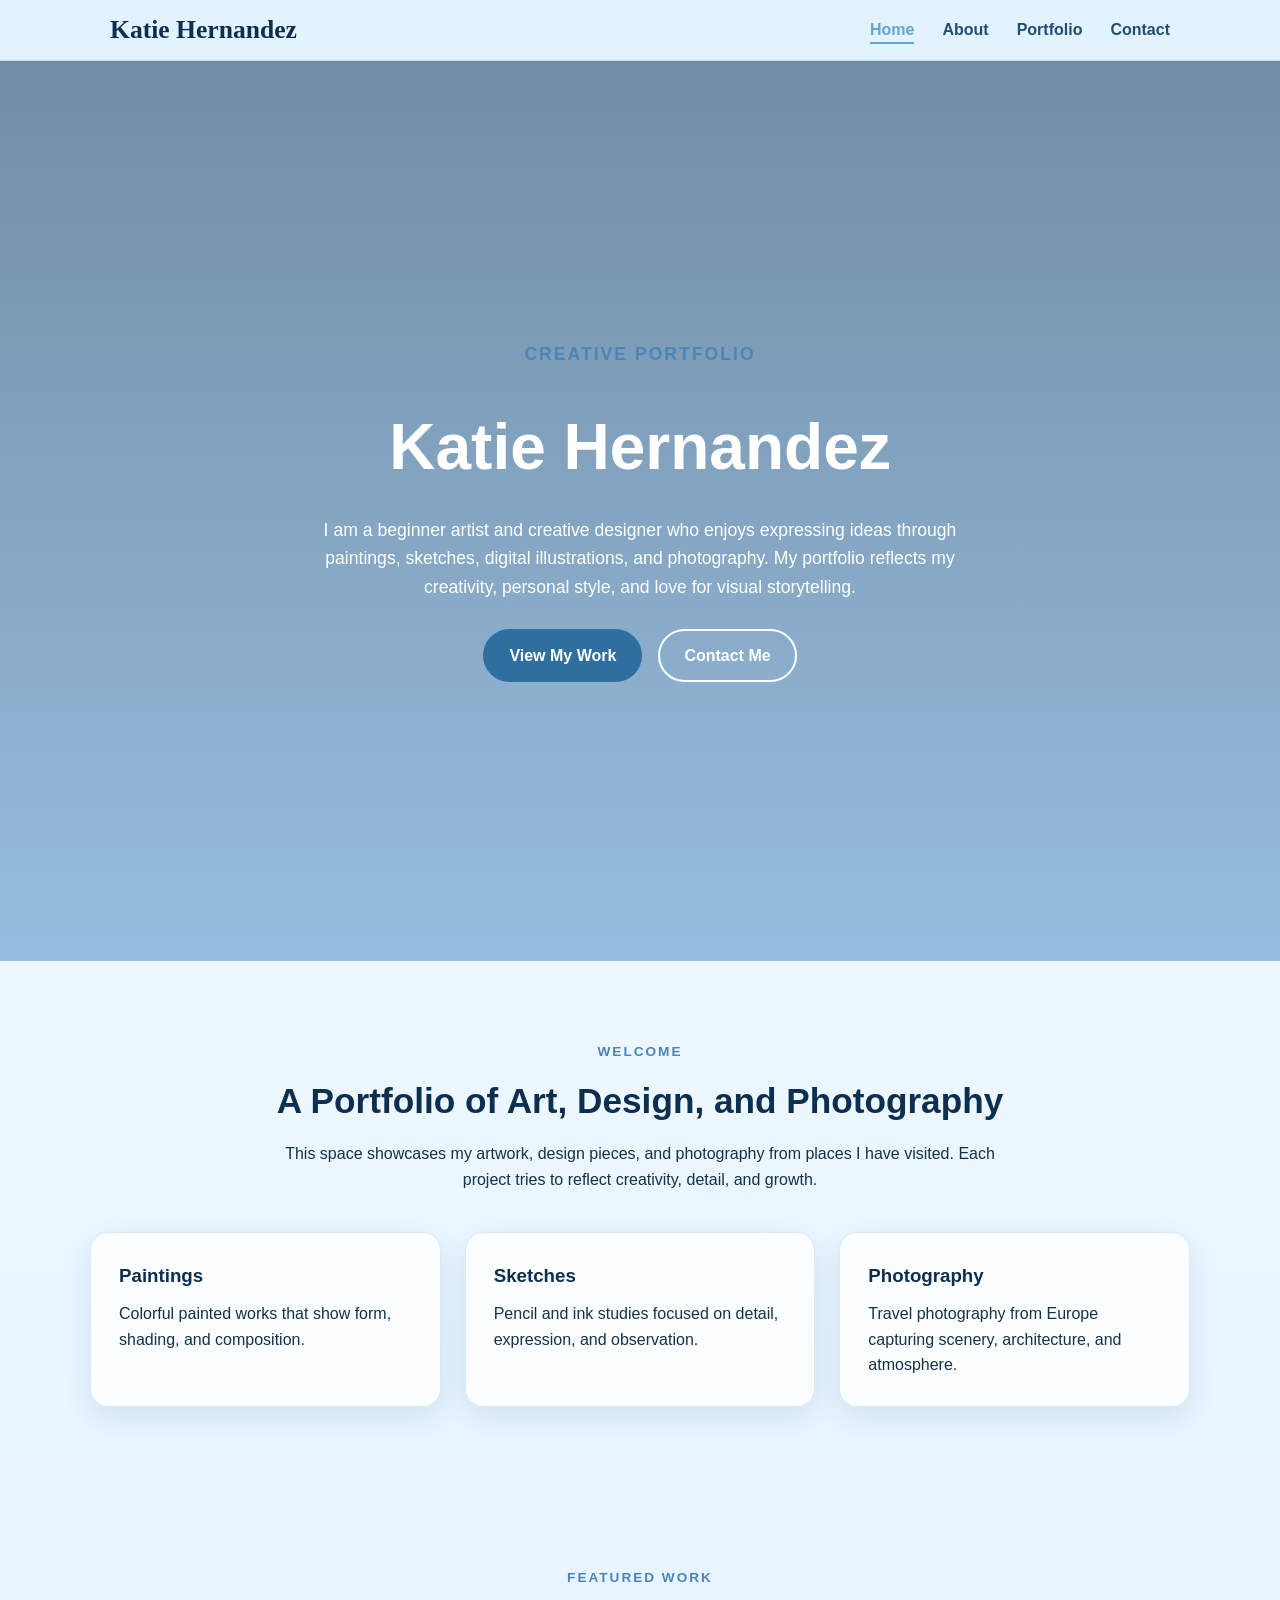
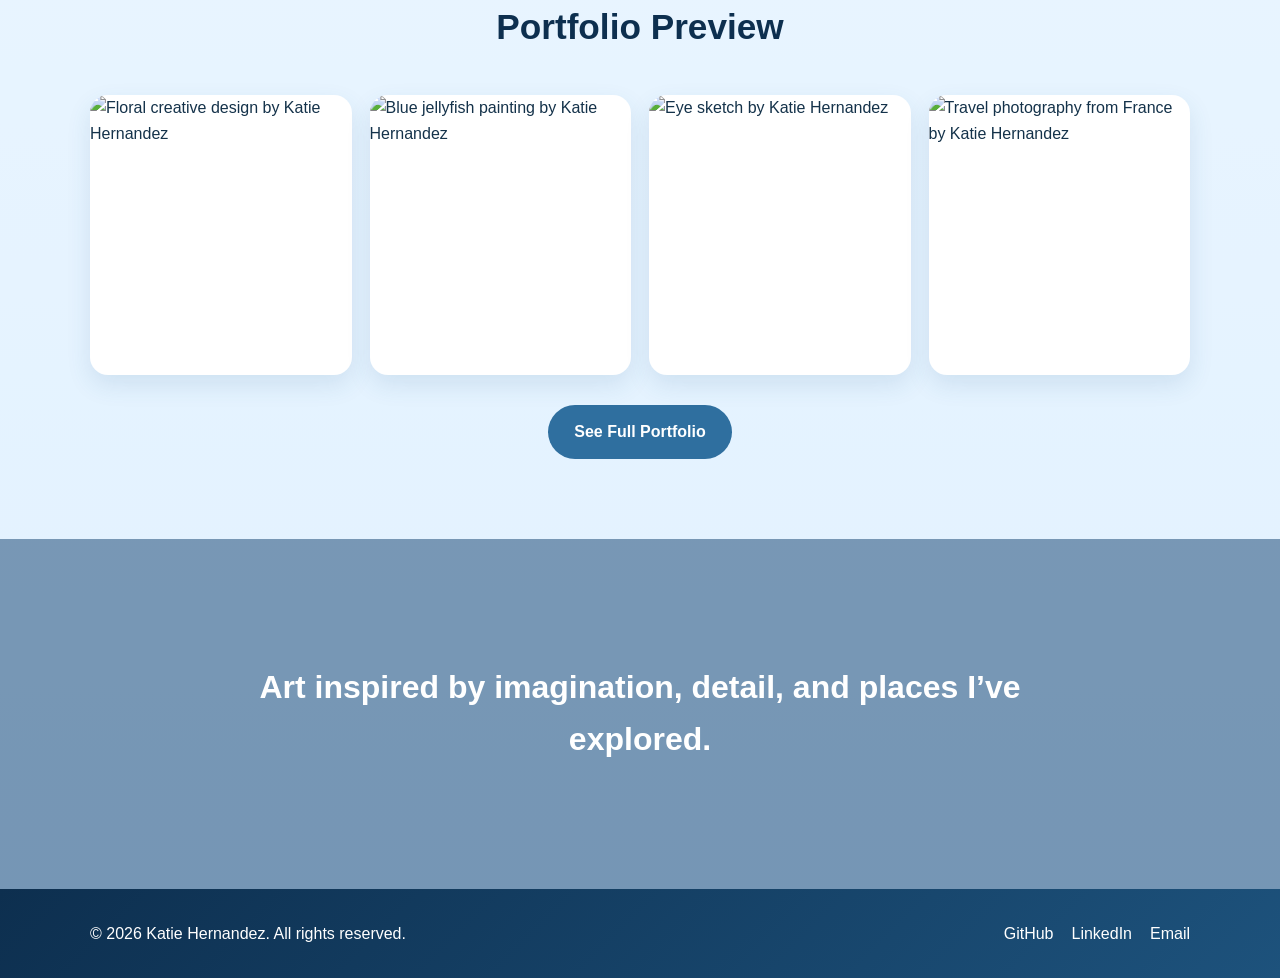
==== index.html @ a2df010c "Add files via upload" ====
<!DOCTYPE html>
<html lang="en">
<head>
  <meta charset="UTF-8" />
  <meta name="viewport" content="width=device-width, initial-scale=1.0" />
  <title>Katie Hernandez | Art & Design Portfolio</title>
  <meta name="description" content="Katie Hernandez portfolio featuring paintings, sketches, digital art, and travel photography." />
  <link rel="stylesheet" href="styles.css" />
</head>
<body>
  <header class="site-header">
    <nav class="nav-container">
      <a href="index.html" class="logo">Katie Hernandez</a>

      <ul class="nav-menu">
        <li><a href="index.html" class="nav-link active">Home</a></li>
        <li><a href="about.html" class="nav-link">About</a></li>
        <li><a href="projects.html" class="nav-link">Portfolio</a></li>
        <li><a href="contact.html" class="nav-link">Contact</a></li>
      </ul>

      <button class="hamburger" aria-label="Toggle menu">
        <span class="bar"></span>
        <span class="bar"></span>
        <span class="bar"></span>
      </button>
    </nav>
  </header>

  <main>
    <section class="hero-parallax">
      <div class="hero-overlay"></div>
      <div class="hero-content">
        <p class="eyebrow">Creative Portfolio</p>
        <h1>Katie Hernandez</h1>
        <p>
          <!-- EDIT THIS -->
          I am a beginner artist and creative designer who enjoys expressing ideas through
          paintings, sketches, digital illustrations, and photography. My portfolio
          reflects my creativity, personal style, and love for visual storytelling.
        </p>
        <div class="hero-buttons">
          <a href="projects.html" class="btn btn-primary">View My Work</a>
          <a href="contact.html" class="btn btn-secondary">Contact Me</a>
        </div>
      </div>
    </section>

    <section class="section intro-section">
      <div class="container">
        <div class="section-heading center">
          <p class="section-label">Welcome</p>
          <h2>A Portfolio of Art, Design, and Photography</h2>
          <p>
            This space showcases my artwork, design pieces, and photography from places
            I have visited. Each project tries to reflect creativity, detail, and growth.
          </p>
        </div>

        <div class="feature-grid">
          <div class="feature-card">
            <h3>Paintings</h3>
            <p>Colorful painted works that show form, shading, and composition.</p>
          </div>
          <div class="feature-card">
            <h3>Sketches</h3>
            <p>Pencil and ink studies focused on detail, expression, and observation.</p>
          </div>
          <div class="feature-card">
            <h3>Photography</h3>
            <p>Travel photography from Europe capturing scenery, architecture, and atmosphere.</p>
          </div>
        </div>
      </div>
    </section>

    <section class="section preview-section">
      <div class="container">
        <div class="section-heading center">
          <p class="section-label">Featured Work</p>
          <h2>Portfolio Preview</h2>
        </div>

        <div class="gallery-grid">
          <div class="gallery-item">
            <img src="images/floral-design.jpg" alt="Floral creative design by Katie Hernandez" />
          </div>
          <div class="gallery-item">
            <img src="images/painting-jellyfish.jpg" alt="Blue jellyfish painting by Katie Hernandez" />
          </div>
          <div class="gallery-item">
            <img src="images/sketch-eye-1.jpg" alt="Eye sketch by Katie Hernandez" />
          </div>
          <div class="gallery-item">
            <img src="images/france1.jpg" alt="Travel photography from France by Katie Hernandez" />
          </div>
        </div>

        <div class="center-btn">
          <a href="projects.html" class="btn btn-primary">See Full Portfolio</a>
        </div>
      </div>
    </section>

    <section class="parallax-band">
      <div class="parallax-band-overlay"></div>
      <div class="parallax-band-content">
        <h2>Art inspired by imagination, detail, and places I’ve explored.</h2>
      </div>
    </section>
  </main>

  <footer>
    <div class="container footer-container">
      <p>&copy; 2026 Katie Hernandez. All rights reserved.</p>
      <div class="social-links">
        <a href="https://github.com/Katie548" target="_blank" rel="noopener noreferrer">GitHub</a>
        <a href="https://www.linkedin.com/feed/" target="_blank" rel="noopener noreferrer">LinkedIn</a>
        <a href="mailto:katieh.r.548@gmail.com">Email</a>
      </div>
    </div>
  </footer>

  <script src="script.js"></script>
</body>
</html>
---- styles.css ----
/* RESET */
* {
  margin: 0;
  padding: 0;
  box-sizing: border-box;
}

html {
  scroll-behavior: smooth;
}

img {
  width: 100%;
  display: block;
}

body {
  font-family: Arial, Helvetica, sans-serif;
  color: #14324a;
  background: linear-gradient(to bottom, #eaf6ff, #d8edff, #c7e4ff);
  line-height: 1.6;
}

/* GLOBAL */
.container {
  width: min(1100px, 90%);
  margin: 0 auto;
}

.section {
  padding: 80px 0;
}

.center {
  text-align: center;
}

.section-label,
.eyebrow {
  text-transform: uppercase;
  letter-spacing: 2px;
  font-size: 0.85rem;
  font-weight: 700;
  color: #4a86b8;
  margin-bottom: 10px;
}

.section-heading {
  max-width: 760px;
  margin: 0 auto 40px;
}

.section-heading h2,
.page-banner h1,
.about-text h2,
.contact-info-card h2,
.contact-form-card h2 {
  font-size: 2.2rem;
  color: #0d2f4f;
  margin-bottom: 12px;
}

.portfolio-title {
  font-size: 2rem;
  margin-bottom: 22px;
  color: #0d2f4f;
}

.portfolio-subtext {
  margin-bottom: 25px;
  color: #345b7a;
}

/* HEADER */
.site-header {
  position: sticky;
  top: 0;
  z-index: 1000;
  background: rgba(225, 241, 255, 0.92);
  backdrop-filter: blur(10px);
  border-bottom: 1px solid rgba(87, 145, 194, 0.18);
}

.nav-container {
  width: min(1100px, 90%);
  margin: 0 auto;
  height: 60px;          /* smaller header height */
  display: flex;
  justify-content: space-between;
  align-items: center;
  padding: 0 20px;       /* horizontal padding only */
}

.logo {
  text-decoration: none;
  font-size: 1.6rem;
  font-weight: 700;
  color: #0d2f4f;
  font-family: 'Playfair Display', serif;
  margin: 0;
}

.nav-menu {
  display: flex;
  list-style: none;
  gap: 28px;
}

.nav-link {
  text-decoration: none;
  color: #214f73;
  font-weight: 600;
  position: relative;
  transition: 0.3s ease;
}

.nav-link:hover,
.nav-link.active {
  color: #5fa8d3;
}

.nav-link.active::after {
  content: "";
  position: absolute;
  left: 0;
  bottom: -6px;
  width: 100%;
  height: 2px;
  background: #5fa8d3;
}

.hamburger {
  display: none;
  border: none;
  background: transparent;
  cursor: pointer;
}

.bar {
  display: block;
  width: 25px;
  height: 3px;
  margin: 4px 0;
  background: #0d2f4f;
  border-radius: 20px;
}

/* HERO PARALLAX */
.hero-parallax {
  position: relative;
  min-height: 100vh;
  background-image: url("images/floral-design.jpg");
  background-size: cover;
  background-position: center;
  background-attachment: fixed;
  display: flex;
  justify-content: center;
  align-items: center;
  text-align: center;
}

.hero-overlay {
  position: absolute;
  inset: 0;
  background: linear-gradient(rgba(15, 55, 90, 0.55), rgba(52, 120, 179, 0.42));
}

.hero-content {
  position: relative;
  z-index: 2;
  width: min(760px, 90%);
  color: white;
  padding: 30px;
}

.hero-content h1 {
  font-size: 4rem;
  margin-bottom: 18px;
}

.hero-content p {
  font-size: 1.1rem;
  margin-bottom: 28px;
}

/* PAGE BANNER */
.page-banner {
  padding: 90px 0 50px;
}

.blue-banner {
  background: linear-gradient(135deg, #d9efff, #bddfff, #a6d0f7);
}

/* BUTTONS */
.hero-buttons,
.center-btn {
  display: flex;
  justify-content: center;
  gap: 16px;
  flex-wrap: wrap;
}

.center-btn {
  margin-top: 30px;
}

.btn {
  display: inline-block;
  padding: 12px 24px;
  border-radius: 999px;
  font-weight: 700;
  text-decoration: none;
  transition: 0.3s ease;
  border: 2px solid transparent;
}

.btn-primary {
  background: #2f6f9f;
  color: white;
}

.btn-primary:hover {
  background: #1f5d8b;
  transform: translateY(-2px);
}

.btn-secondary {
  background: transparent;
  color: white;
  border-color: white;
}

.btn-secondary:hover {
  background: white;
  color: #1f5d8b;
}

/* SECTIONS */
.intro-section,
.preview-section,
.soft-blue-section {
  background: rgba(255, 255, 255, 0.45);
}

.soft-blue-section {
  background: linear-gradient(to bottom, #dff1ff, #cfe9ff);
}

.feature-grid,
.skills-grid {
  display: grid;
  grid-template-columns: repeat(3, 1fr);
  gap: 24px;
}

.feature-card,
.skill-card,
.contact-info-card,
.contact-form-card,
.about-image-card {
  background: rgba(255, 255, 255, 0.82);
  border: 1px solid rgba(128, 182, 224, 0.28);
  box-shadow: 0 10px 30px rgba(36, 93, 139, 0.12);
  border-radius: 18px;
}

.feature-card,
.skill-card {
  padding: 28px;
}

.feature-card h3,
.skill-card h3,
.contact-item h3 {
  color: #0d2f4f;
  margin-bottom: 10px;
}

/* ABOUT */
.about-grid {
  display: grid;
  grid-template-columns: 1.1fr 0.9fr;
  gap: 36px;
  align-items: center;
}

.about-text p {
  margin-bottom: 18px;
  color: #345b7a;
}

.about-list {
  margin-left: 20px;
  color: #345b7a;
}

.about-list li {
  margin-bottom: 10px;
}

.about-image-card {
  overflow: hidden;
}

.about-image {
  height: 500px;
  object-fit: cover;
}

/* TAGS */
.tag-wrap {
  display: flex;
  flex-wrap: wrap;
  gap: 10px;
}

.tag {
  background: #bfe4ff;
  color: #0d3a5f;
  padding: 7px 14px;
  border-radius: 999px;
  font-size: 0.9rem;
  font-weight: 600;
}

/* GALLERY */
.gallery-grid {
  display: grid;
  grid-template-columns: repeat(4, 1fr);
  gap: 18px;
}

.gallery-item {
  border-radius: 18px;
  overflow: hidden;
  box-shadow: 0 10px 25px rgba(40, 96, 143, 0.12);
  background: white;
  transition: transform 0.35s ease, box-shadow 0.35s ease;
}

.gallery-item img {
  height: 280px;
  object-fit: cover;
}

.gallery-item:hover {
  transform: translateY(-6px);
  box-shadow: 0 14px 35px rgba(40, 96, 143, 0.2);
}

/* CONTACT */
.contact-section {
  padding: 90px 0;
  text-align: center;
}

.contact-title {
  font-size: 2.4rem;
  color: #0d2f4f;
  margin-bottom: 10px;
}

.contact-description {
  max-width: 600px;
  margin: 0 auto 40px auto;
  color: #4a6a87;
}

.contact-info {
  display: flex;
  justify-content: center;
  gap: 60px;
  padding-top: 20px;   /* space above */
  padding-bottom: 30px;
  flex-wrap: wrap;
}

.contact-item h3 {
  color: #0d2f4f;
  margin-bottom: 5px;
}

.contact-item p {
  color: #5a7b96;
}

.contact-form {
  max-width: 600px;
  margin: auto;
}

.input-row {
  display: flex;
  gap: 15px;
  margin-bottom: 15px;
}

.contact-form input,
.contact-form textarea {
  width: 100%;
  padding: 12px;
  border-radius: 10px;
  border: 1px solid #b7d4ef;
  background: #f7fbff;
}

.contact-form textarea {
  margin-bottom: 15px;
}

.send-btn {
  background: #2f6f9f;
  color: white;
  border: none;
  padding: 12px 25px;
  border-radius: 25px;
  font-weight: 600;
  cursor: pointer;
}

.send-btn:hover {
  background: #1f5d8b;
}

/* PARALLAX BAND */
.parallax-band {
  position: relative;
  min-height: 350px;
  background-image: url("images/france1.jpg");
  background-size: cover;
  background-position: center;
  background-attachment: fixed;
  display: flex;
  justify-content: center;
  align-items: center;
}

.small-band {
  min-height: 280px;
}

.parallax-band-overlay {
  position: absolute;
  inset: 0;
  background: rgba(16, 55, 92, 0.45);
}

.parallax-band-content {
  position: relative;
  z-index: 2;
  text-align: center;
  color: white;
  width: min(850px, 90%);
}

.parallax-band-content h2 {
  font-size: 2rem;
}

/* FOOTER */
footer {
  background: linear-gradient(135deg, #0d2f4f, #1d527c);
  color: white;
  padding: 32px 0;
}

.footer-container {
  display: flex;
  justify-content: space-between;
  align-items: center;
  gap: 20px;
  flex-wrap: wrap;
}

.social-links {
  display: flex;
  gap: 18px;
}

.social-links a {
  text-decoration: none;
  color: white;
  transition: 0.3s ease;
}

.social-links a:hover {
  color: #bfe4ff;
}

/* ANIMATION */
.hidden {
  opacity: 0;
  transform: translateY(24px);
  transition: opacity 0.7s ease, transform 0.7s ease;
}

.show {
  opacity: 1;
  transform: translateY(0);
}

/* RESPONSIVE */
@media (max-width: 900px) {
  .gallery-grid {
    grid-template-columns: repeat(2, 1fr);
  }

  .feature-grid,
  .skills-grid,
  .about-grid,
  .contact-grid {
    grid-template-columns: 1fr;
  }

  .hero-content h1 {
    font-size: 2.8rem;
  }
}

@media (max-width: 768px) {
  .hamburger {
    display: block;
  }

  .nav-menu {
    position: fixed;
    top: 75px;
    left: -100%;
    width: 100%;
    background: #e8f5ff;
    flex-direction: column;
    text-align: center;
    padding: 25px 0;
    gap: 18px;
    transition: 0.3s ease;
    box-shadow: 0 10px 20px rgba(42, 97, 143, 0.12);
  }

  .nav-menu.active {
    left: 0;
  }

  .hero-parallax,
  .parallax-band {
    background-attachment: scroll;
  }
}

@media (max-width: 540px) {
  .gallery-grid {
    grid-template-columns: 1fr;
  }

  .hero-content h1 {
    font-size: 2.2rem;
  }

  .section-heading h2,
  .page-banner h1 {
    font-size: 1.8rem;
  }
}

.resume-btn {
  display: inline-block;
  background: #2f6f9f;
  color: white;
  padding: 12px 28px;
  border-radius: 30px;
  text-decoration: none;
  font-weight: 600;
  margin-top: 20px;
  margin-bottom: 40px; /* THIS adds space before Email/Location */
  transition: 0.3s;
}

.resume-btn:hover {
  background: #1f5d8b;
  transform: translateY(-2px);
}
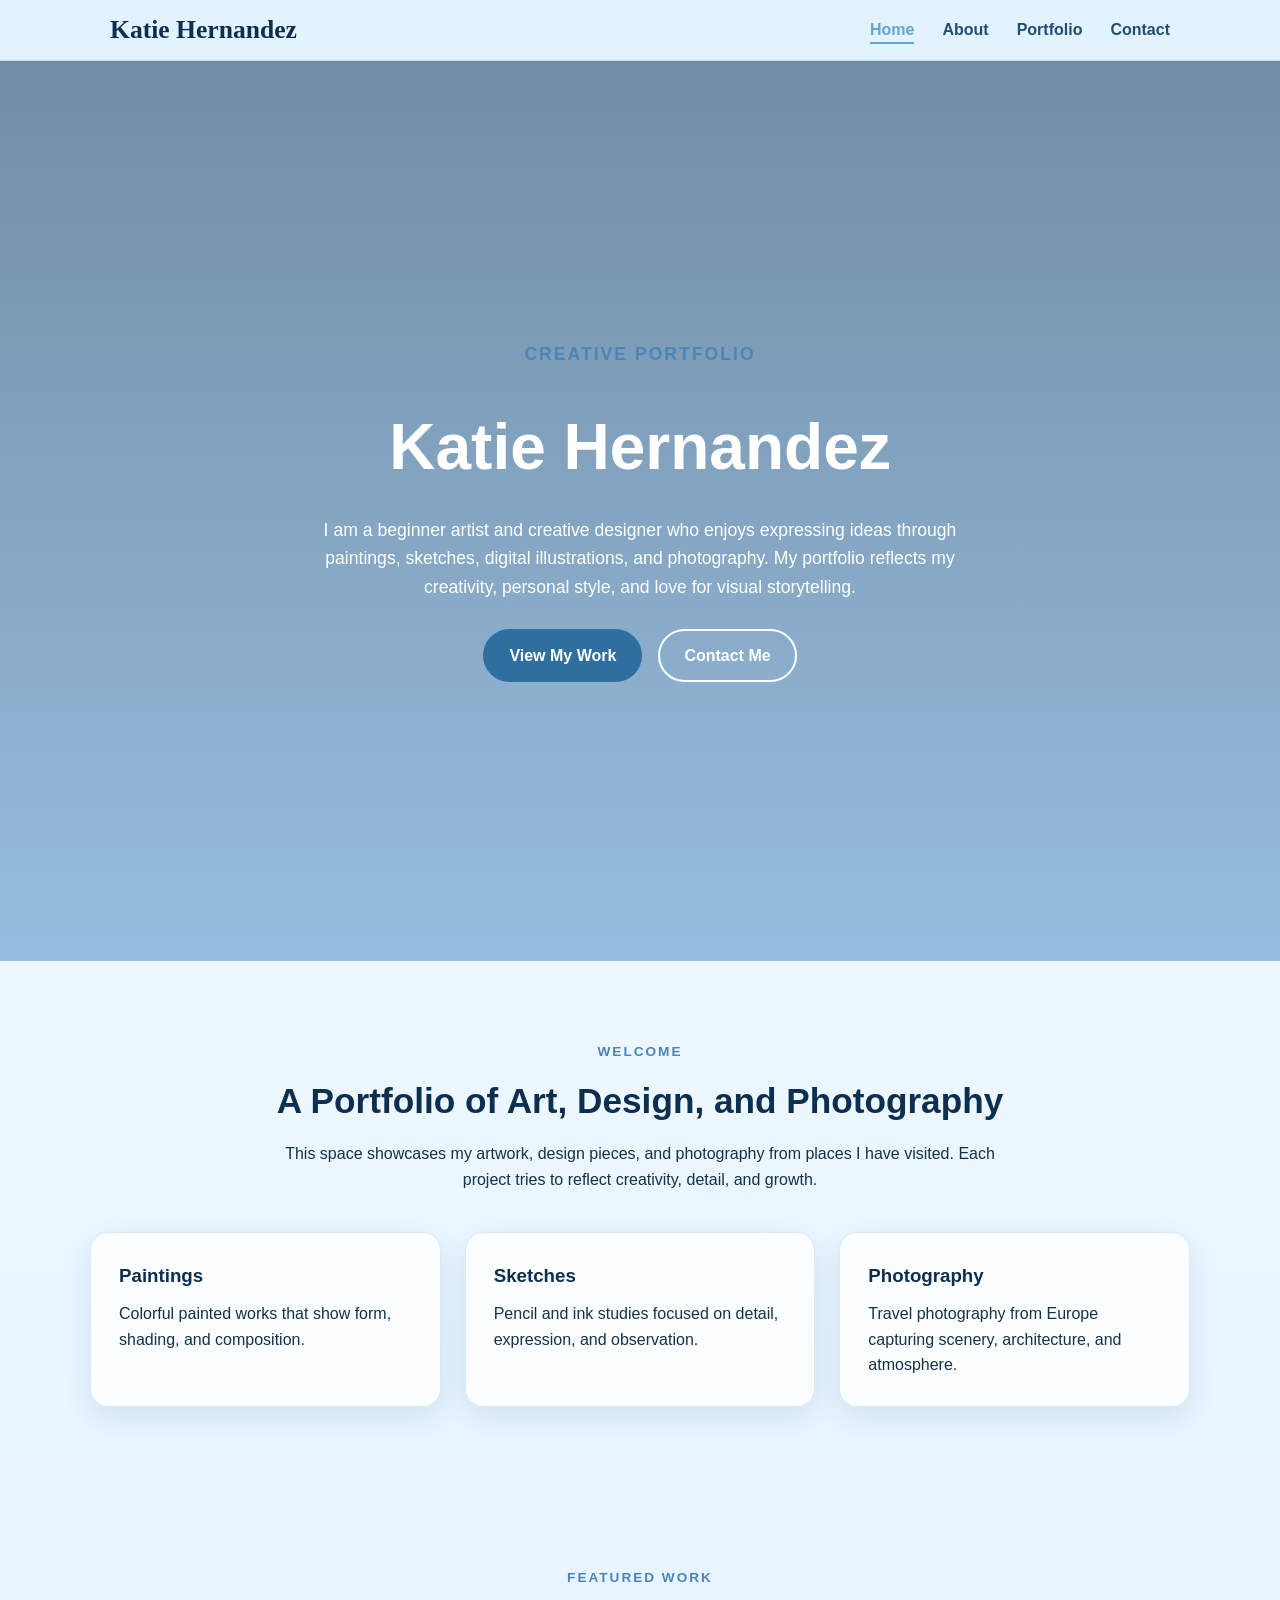
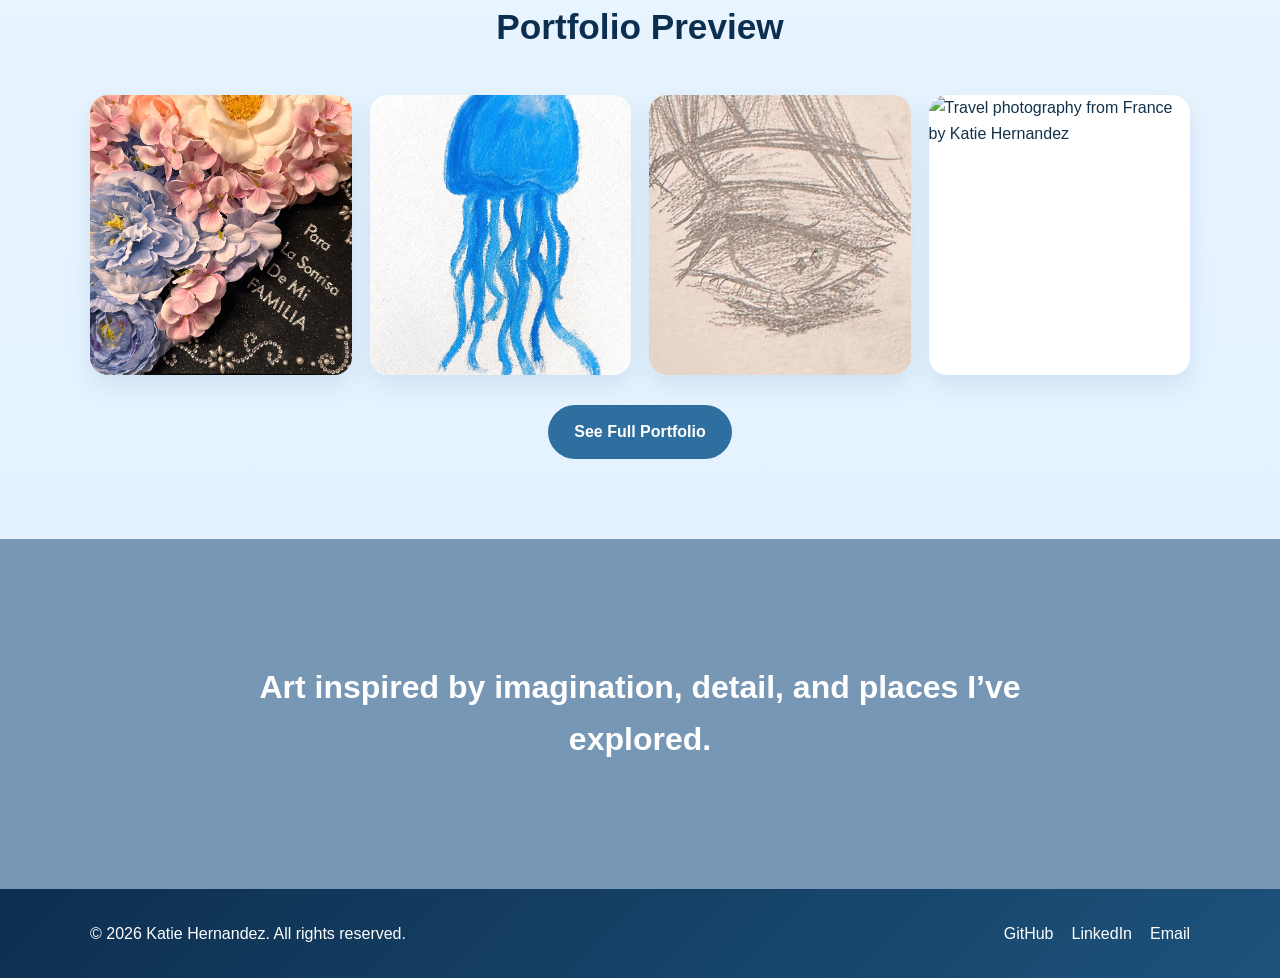
==== commit 5d84c429: "Fix HTML encoding issues in index.html" ====
--- a/index.html
+++ b/index.html
@@ -83,16 +83,16 @@
 
         <div class="gallery-grid">
           <div class="gallery-item">
-            <img src="images/floral-design.jpg" alt="Floral creative design by Katie Hernandez" />
+            <img src="floral-design.jpg" alt="Floral creative design by Katie Hernandez" />
           </div>
           <div class="gallery-item">
-            <img src="images/painting-jellyfish.jpg" alt="Blue jellyfish painting by Katie Hernandez" />
+            <img src="painting-jellyfish.jpg" alt="Blue jellyfish painting by Katie Hernandez" />
           </div>
           <div class="gallery-item">
-            <img src="images/sketch-eye-1.jpg" alt="Eye sketch by Katie Hernandez" />
+            <img src="sketch-eye-1.jpg" alt="Eye sketch by Katie Hernandez" />
           </div>
           <div class="gallery-item">
-            <img src="images/france1.jpg" alt="Travel photography from France by Katie Hernandez" />
+            <img src="france1.jpg" alt="Travel photography from France by Katie Hernandez" />
           </div>
         </div>
 
@@ -123,4 +123,4 @@
 
   <script src="script.js"></script>
 </body>
-</html>+</html>
